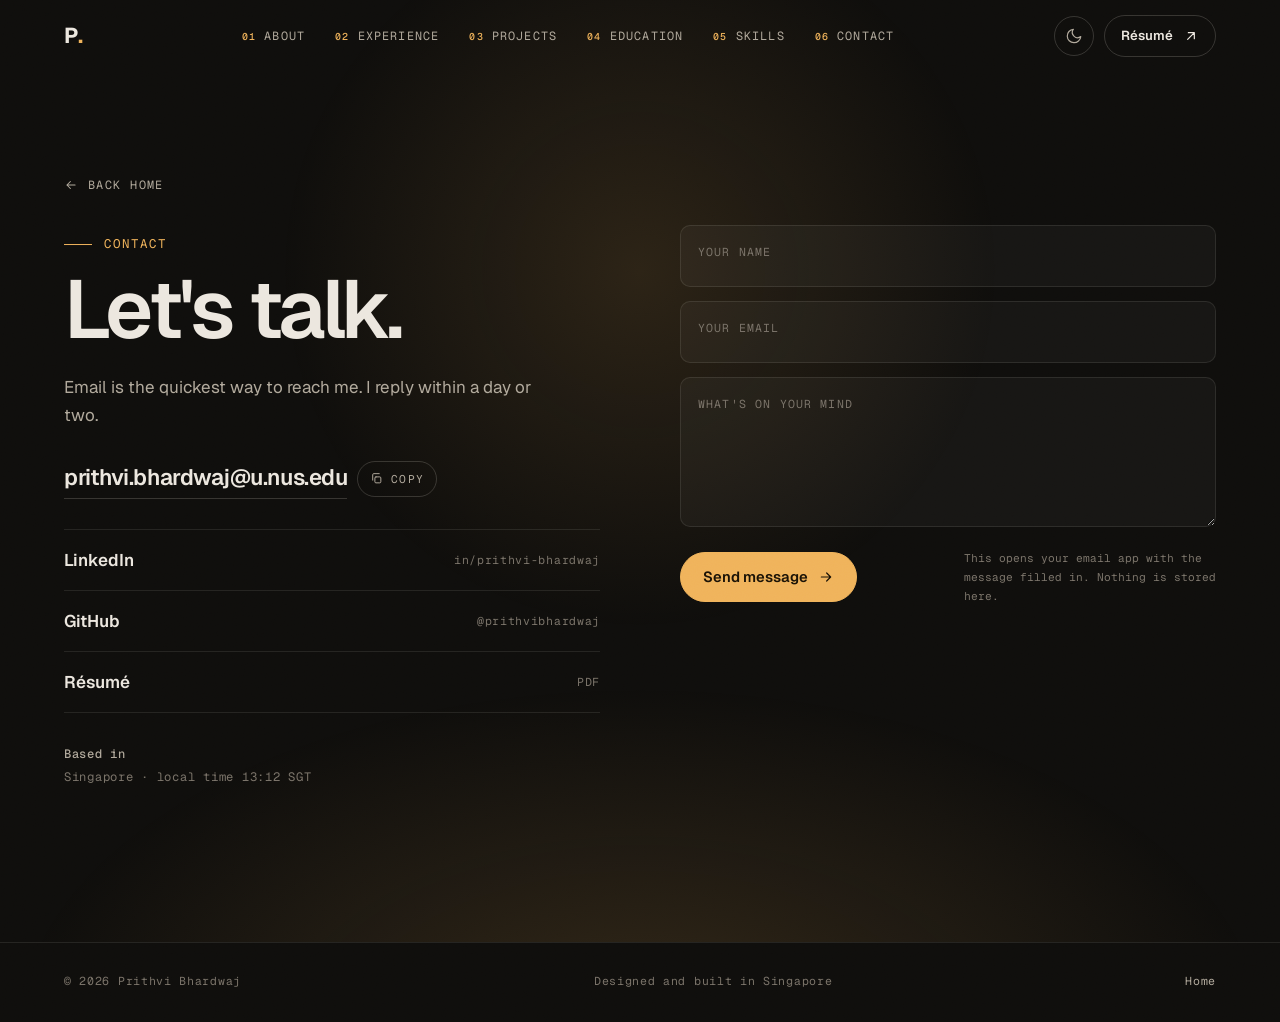
==== contact/index.html @ ce334a20 "feat: personal portfolio site Single-page portfolio with a standalone contact page: hero, about, exp" ====
<!DOCTYPE html>
<html lang="en" class="no-js">
<head>
  <meta charset="utf-8">
  <meta name="viewport" content="width=device-width, initial-scale=1">
  <title>Contact — Prithvi Bhardwaj</title>
  <meta name="description" content="Get in touch with Prithvi Bhardwaj: email, LinkedIn, GitHub, or a short message.">
  <meta name="theme-color" content="#0f0e0c">
  <link rel="icon" href="data:image/svg+xml,%3Csvg xmlns='http://www.w3.org/2000/svg' viewBox='0 0 64 64'%3E%3Crect width='64' height='64' rx='14' fill='%230f0e0c'/%3E%3Ctext x='32' y='45' text-anchor='middle' font-family='Georgia,serif' font-style='italic' font-size='40' fill='%23f0b35b'%3EP%3C/text%3E%3C/svg%3E">
  <script>
    try { var t = localStorage.getItem('theme'); if (t) document.documentElement.setAttribute('data-theme', t); } catch (e) {}
    document.documentElement.classList.remove('no-js');
  </script>
  <link rel="preconnect" href="https://fonts.googleapis.com">
  <link rel="preconnect" href="https://fonts.gstatic.com" crossorigin>
  <link href="https://fonts.googleapis.com/css2?family=Geist:wght@400;500;600;700&family=Geist+Mono:wght@400;500&display=swap" rel="stylesheet">
  <link rel="stylesheet" href="../assets/css/styles.css">
</head>
<body>
  <div class="grain" aria-hidden="true"></div>
  <div class="spotlight" aria-hidden="true"></div>
  <div class="cursor-dot" aria-hidden="true"></div>
  <div class="cursor-ring" aria-hidden="true"><span>View</span></div>

  <header class="nav is-scrolled" id="nav">
    <div class="wrap">
      <a class="logo" href="../" aria-label="Prithvi Bhardwaj, home">P<i>.</i></a>
      <nav class="nav-links" aria-label="Primary">
        <a class="nav-link" href="../#about"><b>01</b>About</a>
        <a class="nav-link" href="../#experience"><b>02</b>Experience</a>
        <a class="nav-link" href="../#projects"><b>03</b>Projects</a>
        <a class="nav-link" href="../#education"><b>04</b>Education</a>
        <a class="nav-link" href="../#skills"><b>05</b>Skills</a>
        <a class="nav-link is-active" href="./"><b>06</b>Contact</a>
      </nav>
      <div class="nav-actions">
        <button class="icon-btn theme-toggle" type="button" aria-label="Toggle light and dark theme">
          <svg class="moon" viewBox="0 0 24 24" fill="none" stroke="currentColor" stroke-width="1.6" stroke-linecap="round" stroke-linejoin="round"><path d="M21 12.79A9 9 0 1 1 11.21 3 7 7 0 0 0 21 12.79z"/></svg>
          <svg class="sun" viewBox="0 0 24 24" fill="none" stroke="currentColor" stroke-width="1.6" stroke-linecap="round" stroke-linejoin="round"><circle cx="12" cy="12" r="4"/><path d="M12 2v2M12 20v2M4.93 4.93l1.41 1.41M17.66 17.66l1.41 1.41M2 12h2M20 12h2M4.93 19.07l1.41-1.41M17.66 6.34l1.41-1.41"/></svg>
        </button>
        <a class="btn btn-sm" href="../assets/Prithvi_Bhardwaj_Resume.pdf" target="_blank" rel="noopener" data-magnetic>
          <span class="btn-bg"></span><span>Résumé</span>
          <svg viewBox="0 0 24 24" fill="none" stroke="currentColor" stroke-width="1.8" stroke-linecap="round" stroke-linejoin="round"><path d="M7 17 17 7M8 7h9v9"/></svg>
        </a>
        <button class="icon-btn menu-btn" type="button" aria-label="Open menu" aria-expanded="false" aria-controls="mobile-menu"><span></span><span></span></button>
      </div>
    </div>
  </header>

  <div class="mobile-menu" id="mobile-menu">
    <nav class="mobile-links" aria-label="Mobile">
      <a href="../#about"><b>01</b>About</a>
      <a href="../#experience"><b>02</b>Experience</a>
      <a href="../#projects"><b>03</b>Projects</a>
      <a href="../#education"><b>04</b>Education</a>
      <a href="../#skills"><b>05</b>Skills</a>
      <a href="./"><b>06</b>Contact</a>
    </nav>
    <div class="mobile-foot">
      <a href="https://github.com/prithvibhardwaj" target="_blank" rel="noopener">GitHub</a>
      <a href="https://www.linkedin.com/in/prithvi-bhardwaj" target="_blank" rel="noopener">LinkedIn</a>
      <a href="mailto:prithvi.bhardwaj@u.nus.edu">Email</a>
    </div>
  </div>

  <main id="top">
    <section class="section contact page-top" id="contact">
      <div class="contact-bg" aria-hidden="true"></div>
      <div class="wrap">
        <a class="back-link" href="../">
          <svg viewBox="0 0 24 24" fill="none" stroke="currentColor" stroke-width="1.8" stroke-linecap="round" stroke-linejoin="round"><path d="M19 12H5M11 18l-6-6 6-6"/></svg>
          Back home
        </a>
        <div class="contact-grid">
          <div data-reveal>
            <span class="eyebrow">Contact</span>
            <h1 class="contact-title">Let's talk.</h1>
            <p class="contact-lead">Email is the quickest way to reach me. I reply within a day or two.</p>
            <div class="email-row">
              <a class="email-link" href="mailto:prithvi.bhardwaj@u.nus.edu">prithvi.bhardwaj@u.nus.edu</a>
              <button class="copy-btn" type="button" data-copy="prithvi.bhardwaj@u.nus.edu">
                <svg viewBox="0 0 24 24" fill="none" stroke="currentColor" stroke-width="1.8" stroke-linecap="round" stroke-linejoin="round"><rect x="9" y="9" width="11" height="11" rx="2"/><path d="M5 15V5a2 2 0 0 1 2-2h10"/></svg>
                <span>Copy</span>
              </button>
            </div>
            <div class="contact-socials">
              <a href="https://www.linkedin.com/in/prithvi-bhardwaj" target="_blank" rel="noopener">LinkedIn <span>in/prithvi-bhardwaj</span></a>
              <a href="https://github.com/prithvibhardwaj" target="_blank" rel="noopener">GitHub <span>@prithvibhardwaj</span></a>
              <a href="../assets/Prithvi_Bhardwaj_Resume.pdf" target="_blank" rel="noopener">Résumé <span>PDF</span></a>
            </div>
            <div class="meta-block" style="margin-top: 30px;">
              <strong>Based in</strong>
              Singapore · local time <span data-clock>--:-- SGT</span>
            </div>
          </div>

          <form class="form" data-reveal data-reveal-delay="0.15" novalidate>
            <div class="field">
              <input id="f-name" name="name" type="text" placeholder=" " autocomplete="name" required>
              <label for="f-name">Your name</label>
            </div>
            <div class="field">
              <input id="f-email" name="email" type="email" placeholder=" " autocomplete="email" required>
              <label for="f-email">Your email</label>
            </div>
            <div class="field">
              <textarea id="f-msg" name="message" placeholder=" " required></textarea>
              <label for="f-msg">What's on your mind</label>
            </div>
            <div class="form-row">
              <button class="btn btn-primary" type="submit" data-magnetic>
                <span class="btn-bg"></span><span>Send message</span>
                <svg viewBox="0 0 24 24" fill="none" stroke="currentColor" stroke-width="1.8" stroke-linecap="round" stroke-linejoin="round"><path d="M5 12h14M13 6l6 6-6 6"/></svg>
              </button>
              <p class="form-note">This opens your email app with the message filled in. Nothing is stored here.</p>
            </div>
            <p class="form-status" role="status" aria-live="polite"></p>
          </form>
        </div>
      </div>
    </section>
  </main>

  <footer class="footer">
    <div class="wrap">
      <span>© <span data-year>2026</span> Prithvi Bhardwaj</span>
      <span>Designed and built in Singapore</span>
      <a class="top" href="../">Home</a>
    </div>
  </footer>

  <script src="../assets/vendor/gsap.min.js"></script>
  <script src="../assets/vendor/ScrollTrigger.min.js"></script>
  <script src="../assets/vendor/lenis.min.js"></script>
  <script src="../assets/vendor/vanilla-tilt.min.js"></script>
  <script src="../assets/js/main.js"></script>
</body>
</html>
---- assets/css/styles.css ----
/* ==========================================================================
   Prithvi Bhardwaj — personal site
   Design: warm ink, amber accent, one neutral grotesk + mono for labels
   ========================================================================== */

:root {
  --bg: #0f0e0c;
  --bg-2: #15130f;
  --bg-3: #1c1913;
  --surface: rgba(255, 250, 240, 0.035);
  --surface-2: rgba(255, 250, 240, 0.07);
  --line: rgba(236, 231, 223, 0.10);
  --line-2: rgba(236, 231, 223, 0.18);
  --ink: #ece7df;
  --ink-2: #b1a99c;
  --ink-3: #7a7369;
  --accent: #f0b35b;
  --accent-2: #d98f3a;
  --accent-ink: #1a1206;
  --glow: rgba(240, 179, 91, 0.13);
  --ok: #5fd38a;
  --shadow: 0 30px 60px -20px rgba(0, 0, 0, 0.6);

  --font-display: "Geist", "Segoe UI", system-ui, -apple-system, sans-serif;
  --font-body: "Geist", "Segoe UI", system-ui, -apple-system, sans-serif;
  --font-mono: "Geist Mono", "JetBrains Mono", "Cascadia Code", ui-monospace, monospace;

  --ease-out: cubic-bezier(0.16, 1, 0.3, 1);
  --ease-in-out: cubic-bezier(0.65, 0, 0.35, 1);

  --radius: 18px;
  --radius-sm: 10px;
  --max: 1180px;
  --gutter: clamp(20px, 5vw, 72px);
  --nav-h: 72px;

  color-scheme: dark;
}

[data-theme="light"] {
  --bg: #f5f0e8;
  --bg-2: #efe8dc;
  --bg-3: #e7dfd1;
  --surface: rgba(23, 20, 15, 0.035);
  --surface-2: rgba(23, 20, 15, 0.07);
  --line: rgba(23, 20, 15, 0.10);
  --line-2: rgba(23, 20, 15, 0.20);
  --ink: #17140f;
  --ink-2: #5d564c;
  --ink-3: #8f877b;
  --accent: #b4701a;
  --accent-2: #8f5810;
  --accent-ink: #fff7e8;
  --glow: rgba(180, 112, 26, 0.12);
  --ok: #2f9d5c;
  --shadow: 0 30px 60px -24px rgba(60, 40, 10, 0.35);
  color-scheme: light;
}

/* ---------- Reset ---------- */
*, *::before, *::after { box-sizing: border-box; }
html { scroll-behavior: auto; -webkit-text-size-adjust: 100%; }
body {
  margin: 0;
  background: var(--bg);
  color: var(--ink);
  font-family: var(--font-body);
  font-size: 1.0625rem;
  line-height: 1.65;
  -webkit-font-smoothing: antialiased;
  -moz-osx-font-smoothing: grayscale;
  overflow-x: hidden;
  transition: background-color 0.5s var(--ease-out), color 0.5s var(--ease-out);
}
img, svg, canvas { display: block; max-width: 100%; }
a { color: inherit; text-decoration: none; }
button { font: inherit; color: inherit; background: none; border: 0; cursor: pointer; }
ul { list-style: none; margin: 0; padding: 0; }
h1, h2, h3, h4, p { margin: 0; }
::selection { background: var(--accent); color: var(--accent-ink); }

:focus-visible { outline: 2px solid var(--accent); outline-offset: 4px; border-radius: 4px; }
:focus:not(:focus-visible) { outline: none; }

.skip-link {
  position: absolute; left: 16px; top: -60px; z-index: 1000;
  padding: 10px 16px; background: var(--accent); color: var(--accent-ink);
  font-family: var(--font-mono); font-size: 0.8rem; border-radius: 999px;
  transition: top 0.2s;
}
.skip-link:focus { top: 16px; }

.sr-only {
  position: absolute; width: 1px; height: 1px; padding: 0; margin: -1px;
  overflow: hidden; clip: rect(0, 0, 0, 0); white-space: nowrap; border: 0;
}

/* ---------- Atmosphere layers ---------- */
.grain {
  position: fixed; inset: -50%; z-index: 9990; pointer-events: none;
  width: 200%; height: 200%; opacity: 0.055;
  background-image: url("data:image/svg+xml,%3Csvg xmlns='http://www.w3.org/2000/svg' width='300' height='300'%3E%3Cfilter id='n'%3E%3CfeTurbulence type='fractalNoise' baseFrequency='0.9' numOctaves='3' stitchTiles='stitch'/%3E%3C/filter%3E%3Crect width='100%25' height='100%25' filter='url(%23n)'/%3E%3C/svg%3E");
  animation: grain 0.9s steps(4) infinite;
  mix-blend-mode: overlay;
}
[data-theme="light"] .grain { opacity: 0.09; mix-blend-mode: multiply; }
@keyframes grain {
  0% { transform: translate(0, 0); }
  25% { transform: translate(-3%, 2%); }
  50% { transform: translate(2%, -4%); }
  75% { transform: translate(-1%, 3%); }
  100% { transform: translate(3%, -1%); }
}

.spotlight {
  position: fixed; inset: 0; z-index: 0; pointer-events: none;
  background: radial-gradient(600px circle at var(--mx, 50%) var(--my, 30%), var(--glow), transparent 60%);
}

.progress {
  position: fixed; left: 0; top: 0; height: 2px; width: 100%;
  z-index: 9995; pointer-events: none;
  background: var(--accent); transform-origin: 0 50%; transform: scaleX(0);
}

/* ---------- Custom cursor ---------- */
.cursor-dot, .cursor-ring {
  position: fixed; left: 0; top: 0; z-index: 9999; pointer-events: none;
  border-radius: 50%; transform: translate(-50%, -50%);
  opacity: 0;
}
.cursor-dot { width: 6px; height: 6px; background: var(--accent); }
.cursor-ring {
  width: 34px; height: 34px; border: 1px solid var(--accent);
  display: grid; place-items: center;
  font-family: var(--font-mono); font-size: 0.62rem; letter-spacing: 0.12em; text-transform: uppercase;
  color: var(--accent-ink); background: transparent;
  transition: width 0.35s var(--ease-out), height 0.35s var(--ease-out), background-color 0.3s, border-color 0.3s;
}
.cursor-ring span { opacity: 0; transition: opacity 0.2s; }
body.cursor-hover .cursor-ring { width: 56px; height: 56px; background: var(--glow); }
body.cursor-label .cursor-ring { width: 84px; height: 84px; background: var(--accent); border-color: var(--accent); }
body.cursor-label .cursor-ring span { opacity: 1; }
body.has-cursor, body.has-cursor a, body.has-cursor button, body.has-cursor [data-tilt] { cursor: none; }
body.has-cursor input, body.has-cursor textarea { cursor: text; }
@media (hover: none), (pointer: coarse) { .cursor-dot, .cursor-ring { display: none; } }

/* ---------- Layout ---------- */
.wrap { width: min(var(--max), 100% - var(--gutter) * 2); margin-inline: auto; }
main { position: relative; z-index: 1; }
.section { padding-block: clamp(88px, 12vw, 168px); position: relative; }
.section + .section { border-top: 1px solid var(--line); }

.section-head {
  display: grid; gap: 18px; margin-bottom: clamp(40px, 6vw, 72px);
  grid-template-columns: 1fr; align-items: end;
}
@media (min-width: 900px) {
  .section-head { grid-template-columns: 1.2fr 1fr; gap: 40px; }
}
.eyebrow {
  font-family: var(--font-mono); font-size: 0.78rem; letter-spacing: 0.16em; text-transform: uppercase;
  color: var(--accent); display: inline-flex; align-items: center; gap: 12px;
}
.eyebrow::before { content: ""; width: 28px; height: 1px; background: var(--accent); }
.h2 {
  font-family: var(--font-display); font-weight: 600;
  font-size: clamp(2.1rem, 4.6vw, 3.8rem); line-height: 1.05; letter-spacing: -0.035em;
  margin-top: 14px;
}
.h2 em { font-style: normal; }
.lead { color: var(--ink-2); font-size: 1.08rem; max-width: 46ch; }

/* ---------- Nav ---------- */
.nav {
  position: fixed; top: 0; left: 0; right: 0; z-index: 100; height: var(--nav-h);
  display: flex; align-items: center;
  transition: background-color 0.4s, border-color 0.4s, transform 0.5s var(--ease-out);
  border-bottom: 1px solid transparent;
}
.nav.is-scrolled {
  background: color-mix(in srgb, var(--bg) 72%, transparent);
  backdrop-filter: blur(16px) saturate(140%);
  -webkit-backdrop-filter: blur(16px) saturate(140%);
  border-bottom-color: var(--line);
}
.nav.is-hidden { transform: translateY(-100%); }
.nav .wrap { display: flex; align-items: center; justify-content: space-between; gap: 24px; }
.logo {
  font-family: var(--font-display); font-size: 1.35rem; font-weight: 700; letter-spacing: -0.04em;
  display: inline-flex; align-items: baseline;
}
.logo i { font-style: normal; color: var(--accent); }
.nav-links { display: none; align-items: center; gap: 30px; }
@media (min-width: 900px) { .nav-links { display: flex; } }
.nav-link {
  font-family: var(--font-mono); font-size: 0.74rem; letter-spacing: 0.1em; text-transform: uppercase;
  color: var(--ink-2); display: inline-flex; gap: 8px; align-items: baseline; position: relative;
  transition: color 0.3s;
}
.nav-link b { font-weight: 500; color: var(--accent); font-size: 0.62rem; }
.nav-link::after {
  content: ""; position: absolute; left: 0; right: 0; bottom: -6px; height: 1px;
  background: var(--accent); transform: scaleX(0); transform-origin: left; transition: transform 0.4s var(--ease-out);
}
.nav-link:hover, .nav-link.is-active { color: var(--ink); }
.nav-link.is-active::after { transform: scaleX(1); }
.nav-actions { display: flex; align-items: center; gap: 10px; }

.btn {
  display: inline-flex; align-items: center; gap: 10px; white-space: nowrap;
  padding: 12px 22px; border-radius: 999px; font-weight: 600; font-size: 0.92rem;
  border: 1px solid var(--line-2); position: relative; overflow: hidden;
  transition: color 0.35s, border-color 0.35s, transform 0.35s var(--ease-out), background-color 0.35s;
  will-change: transform;
}
.btn .btn-bg {
  position: absolute; inset: 0; background: var(--accent);
  transform: translateY(101%); transition: transform 0.45s var(--ease-out); border-radius: inherit;
}
.btn > span:not(.btn-bg), .btn > svg { position: relative; z-index: 1; }
.btn:hover { border-color: var(--accent); color: var(--accent-ink); }
.btn:hover .btn-bg { transform: translateY(0); }
.btn-primary { background: var(--accent); color: var(--accent-ink); border-color: var(--accent); }
.btn-primary .btn-bg { background: var(--ink); }
.btn-primary:hover { color: var(--bg); }
.btn-sm { padding: 9px 16px; font-size: 0.82rem; }
.btn svg { width: 16px; height: 16px; }

.icon-btn {
  width: 40px; height: 40px; border-radius: 50%; display: grid; place-items: center;
  border: 1px solid var(--line-2); color: var(--ink-2); transition: color 0.3s, border-color 0.3s, transform 0.3s var(--ease-out);
}
.icon-btn:hover { color: var(--accent); border-color: var(--accent); transform: rotate(-12deg); }
.icon-btn svg { width: 18px; height: 18px; }
.theme-toggle .sun, [data-theme="light"] .theme-toggle .moon { display: none; }
[data-theme="light"] .theme-toggle .sun { display: block; }

.menu-btn { display: grid; }
@media (min-width: 900px) { .menu-btn { display: none; } }
.menu-btn span { display: block; width: 18px; height: 1.5px; background: currentColor; margin: 2.5px 0; transition: transform 0.3s var(--ease-out), opacity 0.3s; }
body.menu-open .menu-btn span:nth-child(1) { transform: translateY(3.25px) rotate(45deg); }
body.menu-open .menu-btn span:nth-child(2) { transform: translateY(-3.25px) rotate(-45deg); }

.mobile-menu {
  position: fixed; inset: 0; z-index: 90; background: var(--bg);
  display: grid; align-content: center; padding: var(--gutter);
  clip-path: circle(0% at calc(100% - 44px) 36px);
  transition: clip-path 0.7s var(--ease-in-out);
  visibility: hidden;
}
body.menu-open .mobile-menu { clip-path: circle(150% at calc(100% - 44px) 36px); visibility: visible; }
.mobile-menu .mobile-links a {
  font-family: var(--font-display); font-weight: 600; letter-spacing: -0.03em;
  font-size: clamp(2.2rem, 9vw, 3.6rem); line-height: 1.15;
  display: flex; gap: 18px; align-items: baseline; padding: 6px 0;
  transform: translateY(20px); opacity: 0; transition: transform 0.6s var(--ease-out), opacity 0.6s;
}
.mobile-menu .mobile-links a b { font-family: var(--font-mono); font-size: 0.8rem; color: var(--accent); font-weight: 500; letter-spacing: 0; }
body.menu-open .mobile-menu .mobile-links a { transform: none; opacity: 1; }
body.menu-open .mobile-links a:nth-child(1) { transition-delay: 0.25s; }
body.menu-open .mobile-links a:nth-child(2) { transition-delay: 0.31s; }
body.menu-open .mobile-links a:nth-child(3) { transition-delay: 0.37s; }
body.menu-open .mobile-links a:nth-child(4) { transition-delay: 0.43s; }
body.menu-open .mobile-links a:nth-child(5) { transition-delay: 0.49s; }
body.menu-open .mobile-links a:nth-child(6) { transition-delay: 0.55s; }
.mobile-menu .mobile-foot { margin-top: 32px; font-family: var(--font-mono); font-size: 0.78rem; color: var(--ink-3); display: flex; gap: 20px; flex-wrap: wrap; }
.mobile-menu .mobile-foot a { color: var(--ink-2); }
body.menu-open { overflow: hidden; }

/* ---------- Hero ---------- */
.hero {
  position: relative; min-height: 100svh; display: grid; align-items: end;
  padding-top: calc(var(--nav-h) + 40px); padding-bottom: 40px; overflow: hidden;
}
.hero-canvas { position: absolute; inset: 0; width: 100%; height: 100%; z-index: 0; opacity: 0.9; }
.hero-fade { position: absolute; inset: 0; z-index: 1; pointer-events: none;
  background: linear-gradient(to bottom, transparent 40%, var(--bg) 100%),
              radial-gradient(1200px 600px at 20% 100%, color-mix(in srgb, var(--bg) 60%, transparent), transparent);
}
.hero .wrap { position: relative; z-index: 2; display: grid; gap: 40px; }

.hero-status {
  display: inline-flex; align-items: center; gap: 10px; width: fit-content;
  font-family: var(--font-mono); font-size: 0.74rem; letter-spacing: 0.08em; color: var(--ink-2);
  padding: 8px 14px 8px 10px; border: 1px solid var(--line); border-radius: 999px;
  background: color-mix(in srgb, var(--bg) 50%, transparent); backdrop-filter: blur(8px);
}
.hero-status .dot { width: 8px; height: 8px; border-radius: 50%; background: var(--ok); animation: pulse 2.2s infinite; }
@keyframes pulse { 0% { box-shadow: 0 0 0 0 rgba(95, 211, 138, 0.55); } 70% { box-shadow: 0 0 0 10px rgba(95, 211, 138, 0); } 100% { box-shadow: 0 0 0 0 rgba(95, 211, 138, 0); } }

.hero-title {
  font-family: var(--font-display); font-weight: 600; letter-spacing: -0.045em;
  font-size: clamp(3rem, 10vw, 8.6rem); line-height: 0.96;
  display: flex; flex-wrap: wrap; column-gap: 0.22em;
}
.hero-title .word { display: inline-block; overflow: hidden; padding: 0 0.06em 0.06em; margin: 0 -0.06em -0.06em; }
.hero-title .char { display: inline-block; transform: translateY(110%); will-change: transform; }

.hero-grid { display: grid; gap: 32px; align-items: end; }
@media (min-width: 900px) { .hero-grid { grid-template-columns: 1.3fr 1fr; gap: 60px; } }

.hero-role {
  font-family: var(--font-display); font-weight: 500; letter-spacing: -0.02em;
  font-size: clamp(1.25rem, 2.1vw, 1.65rem); line-height: 1.3; color: var(--ink);
  display: flex; flex-wrap: wrap; gap: 0 0.3em; align-items: baseline;
}
.rotator { position: relative; display: inline-grid; justify-items: start; color: var(--accent); height: 1.3em; overflow: hidden; vertical-align: bottom; transition: width 0.7s var(--ease-out); }
.rotator span { grid-area: 1 / 1; white-space: nowrap; transform: translateY(110%); opacity: 0; transition: transform 0.7s var(--ease-out), opacity 0.5s; }
.rotator span.is-in { transform: none; opacity: 1; }
.rotator span.is-out { transform: translateY(-110%); opacity: 0; }
.hero-sub { color: var(--ink-2); max-width: 52ch; margin-top: 18px; font-size: 1.05rem; }
.hero-sub a { color: var(--ink); border-bottom: 1px solid var(--line-2); transition: border-color 0.3s, color 0.3s; }
.hero-sub a:hover { color: var(--accent); border-color: var(--accent); }
.hero-ctas { display: flex; gap: 12px; flex-wrap: wrap; margin-top: 28px; }

.hero-meta { display: grid; gap: 22px; justify-items: start; }
@media (min-width: 900px) { .hero-meta { justify-items: end; text-align: right; } }
.meta-block { font-family: var(--font-mono); font-size: 0.76rem; letter-spacing: 0.06em; color: var(--ink-3); line-height: 1.9; }
.meta-block strong { color: var(--ink-2); font-weight: 500; display: block; }
.socials { display: flex; gap: 8px; }
.socials a { width: 42px; height: 42px; border-radius: 50%; border: 1px solid var(--line); display: grid; place-items: center; color: var(--ink-2); transition: color 0.3s, border-color 0.3s, transform 0.3s var(--ease-out), background-color 0.3s; }
.socials a:hover { color: var(--accent-ink); background: var(--accent); border-color: var(--accent); transform: translateY(-3px); }
.socials svg { width: 17px; height: 17px; }

.hero-bottom { display: flex; justify-content: space-between; align-items: center; gap: 20px; border-top: 1px solid var(--line); padding-top: 22px; flex-wrap: wrap; }
.scroll-hint { display: inline-flex; align-items: center; gap: 14px; font-family: var(--font-mono); font-size: 0.72rem; letter-spacing: 0.16em; text-transform: uppercase; color: var(--ink-3); }
.scroll-hint .line { width: 60px; height: 1px; background: var(--line-2); position: relative; overflow: hidden; }
.scroll-hint .line::after { content: ""; position: absolute; inset: 0; background: var(--accent); transform: translateX(-100%); animation: scrollline 2.2s var(--ease-in-out) infinite; }
@keyframes scrollline { 0% { transform: translateX(-100%); } 50% { transform: translateX(0); } 100% { transform: translateX(100%); } }
.hero-bottom .mono { font-family: var(--font-mono); font-size: 0.72rem; letter-spacing: 0.08em; color: var(--ink-3); }
.hero-bottom .mono a { color: var(--ink-2); transition: color 0.3s; }
.hero-bottom .mono a:hover { color: var(--accent); }
.hero-fade-in { opacity: 0; transform: translateY(18px); }

/* ---------- Ticker ---------- */
.ticker { border-block: 1px solid var(--line); overflow: hidden; padding: 18px 0; background: var(--bg-2); position: relative; z-index: 1; }
.ticker-track { display: flex; width: max-content; animation: ticker 48s linear infinite; }
.ticker:hover .ticker-track { animation-play-state: paused; }
.ticker-track span { font-family: var(--font-mono); font-size: 0.8rem; letter-spacing: 0.14em; text-transform: uppercase; color: var(--ink-2); padding: 0 28px; display: inline-flex; align-items: center; gap: 28px; white-space: nowrap; }
.ticker-track span::after { content: "✦"; color: var(--accent); font-size: 0.7rem; }
@keyframes ticker { to { transform: translateX(-50%); } }

/* ---------- About ---------- */
.about-grid { display: grid; gap: 48px; align-items: start; }
@media (min-width: 900px) { .about-grid { grid-template-columns: 1.15fr 0.85fr; gap: 80px; } }
.about-copy p { color: var(--ink-2); margin-bottom: 1.3em; max-width: 58ch; }
.about-copy p:first-child { font-size: clamp(1.15rem, 1.6vw, 1.35rem); line-height: 1.5; color: var(--ink); font-weight: 500; letter-spacing: -0.01em; }
.about-copy strong { color: var(--ink); font-weight: 600; }
.about-facts { display: grid; grid-template-columns: repeat(3, 1fr); gap: 12px; margin-top: 12px; }
.fact { padding: 16px 18px; border: 1px solid var(--line); border-radius: var(--radius-sm); background: var(--surface); }
.fact b { display: block; font-family: var(--font-display); font-size: 1.9rem; line-height: 1; color: var(--accent); font-weight: 600; letter-spacing: -0.03em; }
.fact span { font-family: var(--font-mono); font-size: 0.68rem; letter-spacing: 0.08em; text-transform: uppercase; color: var(--ink-3); display: block; margin-top: 8px; line-height: 1.5; }
@media (max-width: 520px) { .about-facts { grid-template-columns: 1fr 1fr; } }

.portrait-wrap { position: relative; padding: 24px 24px 24px 0; }
.portrait {
  position: relative; border-radius: var(--radius); overflow: hidden; aspect-ratio: 4 / 5;
  background: var(--bg-3); transform-style: preserve-3d; box-shadow: var(--shadow);
}
.portrait img { width: 100%; height: 100%; object-fit: cover; object-position: center 20%; filter: saturate(0.82) contrast(1.05); transition: filter 0.6s, transform 0.8s var(--ease-out); transform: scale(1.02); }
.portrait:hover img { filter: saturate(1) contrast(1.02); transform: scale(1.06); }
.portrait::after { content: ""; position: absolute; inset: 0; background: linear-gradient(to top, color-mix(in srgb, var(--bg) 55%, transparent), transparent 55%); pointer-events: none; }
.portrait-frame { position: absolute; inset: 24px 24px 24px 0; border: 1px solid var(--accent); border-radius: var(--radius); transform: translate(14px, 14px); pointer-events: none; opacity: 0.6; }
.chip-float {
  position: absolute; z-index: 2; padding: 10px 14px; border-radius: 999px;
  background: color-mix(in srgb, var(--bg) 78%, transparent); backdrop-filter: blur(10px); border: 1px solid var(--line-2);
  font-family: var(--font-mono); font-size: 0.72rem; letter-spacing: 0.08em; color: var(--ink); white-space: nowrap;
  box-shadow: var(--shadow);
}
.chip-float.a { left: -12px; top: 40px; }
.chip-float.b { right: -6px; bottom: 90px; }
.chip-float.c { left: 24px; bottom: -6px; }
.chip-float i { color: var(--accent); font-style: normal; margin-right: 6px; }

/* ---------- Experience ---------- */
.xp-list { display: grid; gap: 6px; }
.xp {
  display: grid; gap: 8px 32px; padding: 26px; border-radius: var(--radius); position: relative;
  transition: background-color 0.4s, opacity 0.4s, box-shadow 0.4s;
}
@media (min-width: 720px) { .xp { grid-template-columns: 180px 1fr; } }
.xp::before { content: ""; position: absolute; inset: 0; border-radius: inherit; border: 1px solid var(--line); opacity: 0; transition: opacity 0.4s; pointer-events: none; }
.xp:hover { background: var(--surface); box-shadow: var(--shadow); }
.xp:hover::before { opacity: 1; }
.xp-list:hover .xp:not(:hover) { opacity: 0.45; }
.xp-date { font-family: var(--font-mono); font-size: 0.74rem; letter-spacing: 0.08em; text-transform: uppercase; color: var(--ink-3); padding-top: 6px; }
.xp-title { font-family: var(--font-display); font-size: 1.3rem; line-height: 1.25; font-weight: 600; letter-spacing: -0.02em; display: flex; flex-wrap: wrap; gap: 6px 10px; align-items: baseline; }
.xp-title .co { color: var(--ink-2); font-weight: 500; }
.xp-body { color: var(--ink-2); margin-top: 8px; font-size: 0.98rem; max-width: 70ch; }
.tags { display: flex; flex-wrap: wrap; gap: 8px; margin-top: 14px; }
.tag { font-family: var(--font-mono); font-size: 0.7rem; letter-spacing: 0.06em; padding: 5px 11px; border-radius: 999px; background: color-mix(in srgb, var(--accent) 12%, transparent); color: var(--accent); border: 1px solid color-mix(in srgb, var(--accent) 22%, transparent); }
.xp-more { margin-top: 36px; display: inline-flex; align-items: center; gap: 10px; font-weight: 600; color: var(--ink); transition: color 0.3s; }
.xp-more svg { width: 16px; height: 16px; transition: transform 0.4s var(--ease-out); }
.xp-more:hover svg { transform: translateX(6px); }
.xp-more:hover { color: var(--accent); }

/* ---------- Projects ---------- */
.proj-grid { display: grid; gap: 18px; grid-template-columns: repeat(6, 1fr); }
.proj { grid-column: span 6; }
@media (min-width: 720px) {
  .proj { grid-column: span 3; }
  .proj.wide { grid-column: span 6; }
}
@media (min-width: 1000px) {
  .proj { grid-column: span 2; }
  .proj.wide { grid-column: span 4; }
  .proj.half { grid-column: span 3; }
}
.proj {
  position: relative; border-radius: var(--radius); border: 1px solid var(--line); background: var(--surface);
  overflow: hidden; display: flex; flex-direction: column; min-height: 380px;
  transform-style: preserve-3d; transition: border-color 0.4s, box-shadow 0.4s;
}
.proj:hover { border-color: var(--line-2); box-shadow: var(--shadow); }
.proj-visual { position: relative; height: 210px; overflow: hidden; border-bottom: 1px solid var(--line); padding: 22px 22px 0; background:
  radial-gradient(500px 200px at 20% 0%, color-mix(in srgb, var(--accent) 14%, transparent), transparent),
  var(--bg-2);
}
.proj.wide .proj-visual { height: 260px; padding: 26px 34px 0; }

/* Browser-frame screenshot */
.shot {
  position: relative; height: 100%; border-radius: 12px 12px 0 0; overflow: hidden;
  border: 1px solid var(--line-2); border-bottom: 0; background: var(--bg-3);
  box-shadow: 0 24px 40px -24px rgba(0, 0, 0, 0.7);
  transition: transform 0.6s var(--ease-out);
}
.proj:hover .shot { transform: translateY(-6px); }
.shot-bar { height: 26px; display: flex; align-items: center; gap: 6px; padding: 0 10px; background: color-mix(in srgb, var(--bg) 55%, var(--bg-3)); border-bottom: 1px solid var(--line); }
.shot-bar i { width: 7px; height: 7px; border-radius: 50%; background: var(--line-2); }
.shot-bar span { margin-left: 8px; flex: 1; height: 13px; border-radius: 7px; background: var(--line); font: 500 8px/13px var(--font-mono); color: var(--ink-3); padding: 0 8px; letter-spacing: 0.04em; white-space: nowrap; overflow: hidden; }
.shot img { width: 100%; height: calc(100% - 26px); object-fit: cover; object-position: top center; display: block; }
.shot.light img { background: #fff; }

/* Map mock (OptiFleet) */
.map-mock { position: relative; height: calc(100% - 26px); overflow: hidden; background:
  repeating-linear-gradient(0deg, transparent 0 39px, var(--line) 39px 40px),
  repeating-linear-gradient(90deg, transparent 0 39px, var(--line) 39px 40px),
  color-mix(in srgb, var(--bg-3) 85%, var(--accent)); }
.map-mock svg { position: absolute; inset: 0; width: 100%; height: 100%; }
.map-mock .blk { fill: var(--ink-3); opacity: 0.12; }
.map-mock .road { stroke: var(--ink-3); opacity: 0.35; stroke-width: 2; }
.map-mock .rA { stroke: var(--accent); stroke-width: 3; fill: none; stroke-linejoin: round; stroke-linecap: round; }
.map-mock .rB, .map-mock .rC { stroke: var(--ink-2); stroke-width: 2; fill: none; stroke-dasharray: 5 5; opacity: 0.55; }
.map-mock .rC { opacity: 0.3; }
.map-mock .pin { fill: var(--accent); stroke: var(--bg); stroke-width: 2; }
.map-mock .truck { fill: var(--ink); stroke: var(--accent); stroke-width: 2; }
.map-panel { position: absolute; right: 12px; top: 12px; width: 46%; min-width: 150px; background: color-mix(in srgb, var(--bg) 88%, transparent); border: 1px solid var(--line-2); border-radius: 8px; padding: 6px 10px; font-family: var(--font-mono); font-size: 8.5px; letter-spacing: 0.02em; color: var(--ink-2); backdrop-filter: blur(6px); }
.map-panel div { display: grid; grid-template-columns: 1.4em 1fr auto; gap: 8px; align-items: center; padding: 4px 0; border-bottom: 1px solid var(--line); white-space: nowrap; }
.map-panel div:last-child { border-bottom: 0; }
.map-panel b { color: var(--ink); font-weight: 600; }
.map-panel .on { color: var(--accent); }

/* Phone mock (GoldLabel) */
.phone { width: 186px; height: 100%; margin: 0 auto; background: #fff; color: #17140f; border-radius: 24px 24px 0 0; border: 6px solid #1d1a15; border-bottom: 0; overflow: hidden; box-shadow: 0 24px 40px -22px rgba(0, 0, 0, 0.7); transition: transform 0.6s var(--ease-out); }
.proj:hover .phone { transform: translateY(-6px); }
.phone-top { height: 18px; display: grid; place-items: center; }
.phone-top i { width: 54px; height: 6px; border-radius: 3px; background: #1d1a15; }
.phone-head { padding: 4px 12px 8px; }
.phone-head b { display: block; font-size: 10.5px; font-weight: 700; letter-spacing: -0.01em; }
.phone-head span { display: block; font-family: var(--font-mono); font-size: 7.5px; color: #8a8377; letter-spacing: 0.04em; margin-top: 2px; }
.picto-grid { display: grid; grid-template-columns: repeat(3, 1fr); gap: 6px; padding: 0 10px; }
.picto-grid figure { margin: 0; text-align: center; }
.picto-grid img { width: 100%; aspect-ratio: 1; object-fit: contain; border: 1px solid #e6e0d6; border-radius: 6px; background: #fff; }
.picto-grid figcaption { font-size: 7px; font-weight: 600; margin-top: 3px; color: #17140f; letter-spacing: 0.01em; }
.proj-visual .ink { stroke: var(--ink-3); }
.proj-visual .acc { stroke: var(--accent); }
.proj-visual .accf { fill: var(--accent); }
.proj-visual .inkf { fill: var(--ink-3); }
.proj-visual .txt { fill: var(--ink-3); font-family: var(--font-mono); font-size: 10px; letter-spacing: 0.08em; }
.proj-visual .txt.acc-txt { fill: var(--accent); }
.proj-visual .dash { stroke-dasharray: 6 6; animation: dashmove 6s linear infinite; }
@keyframes dashmove { to { stroke-dashoffset: -120; } }
.proj-visual .floaty { animation: floaty 5s ease-in-out infinite; }
.proj-visual .floaty.d1 { animation-delay: -1.5s; }
.proj-visual .floaty.d2 { animation-delay: -3s; }
@keyframes floaty { 0%, 100% { transform: translateY(0); } 50% { transform: translateY(-6px); } }
.proj-visual .scan { animation: scan 3.4s var(--ease-in-out) infinite; }
@keyframes scan { 0%, 100% { transform: translateY(-40px); } 50% { transform: translateY(40px); } }
.proj-visual .draw { stroke-dasharray: 600; stroke-dashoffset: 600; transition: stroke-dashoffset 1.6s var(--ease-out); }
.proj:hover .proj-visual .draw, .proj.is-visible .proj-visual .draw { stroke-dashoffset: 0; }
.proj-visual .cell { animation: cellpulse 4s ease-in-out infinite; animation-delay: calc(var(--i, 0) * 0.06s); }
@keyframes cellpulse { 0%, 100% { opacity: 0.55; } 50% { opacity: 1; } }
.proj-body { padding: 22px 24px 24px; display: flex; flex-direction: column; flex: 1; }
.proj-top { display: flex; justify-content: space-between; align-items: baseline; gap: 12px; }
.proj-title { font-family: var(--font-display); font-size: 1.35rem; font-weight: 600; line-height: 1.2; letter-spacing: -0.025em; }
.proj-year { font-family: var(--font-mono); font-size: 0.7rem; color: var(--ink-3); letter-spacing: 0.08em; white-space: nowrap; }
.proj-desc { color: var(--ink-2); font-size: 0.95rem; margin-top: 10px; flex: 1; }
.proj-foot { display: flex; justify-content: space-between; align-items: flex-end; gap: 12px; margin-top: 16px; }
.proj-links { display: flex; gap: 6px; }
.proj-links a { width: 36px; height: 36px; border-radius: 50%; border: 1px solid var(--line-2); display: grid; place-items: center; color: var(--ink-2); transition: color 0.3s, border-color 0.3s, background-color 0.3s; }
.proj-links a:hover { color: var(--accent-ink); background: var(--accent); border-color: var(--accent); }
.proj-links svg { width: 15px; height: 15px; }
.proj-cover-link { position: absolute; inset: 0; z-index: 1; border-radius: inherit; }
.proj-cover-link:focus-visible { outline-offset: -4px; }
.proj-body { position: relative; z-index: 2; pointer-events: none; }
.proj-body a, .proj-body .tags { pointer-events: auto; }
.proj.cta { justify-content: center; align-items: flex-start; padding: 32px; min-height: 260px; background: linear-gradient(135deg, color-mix(in srgb, var(--accent) 14%, transparent), transparent 60%), var(--surface); }
.proj.cta .proj-title { font-size: 1.8rem; }
.proj.cta p { color: var(--ink-2); margin: 12px 0 22px; max-width: 34ch; }

/* ---------- Education ---------- */
.edu-grid { display: grid; gap: 18px; }
@media (min-width: 900px) { .edu-grid { grid-template-columns: 1.1fr 0.9fr; } }
.card { border: 1px solid var(--line); border-radius: var(--radius); background: var(--surface); padding: clamp(24px, 3vw, 36px); position: relative; overflow: hidden; }
.card-glow::before { content: ""; position: absolute; width: 420px; height: 420px; border-radius: 50%; right: -160px; top: -200px; background: radial-gradient(closest-side, color-mix(in srgb, var(--accent) 16%, transparent), transparent); pointer-events: none; }
.card > * { position: relative; }
.edu-school { font-family: var(--font-display); font-size: clamp(1.5rem, 2.6vw, 2rem); line-height: 1.15; font-weight: 600; letter-spacing: -0.03em; }
.edu-degree { color: var(--ink-2); margin-top: 8px; font-size: 1rem; }
.edu-meta { display: grid; grid-template-columns: repeat(auto-fit, minmax(170px, 1fr)); gap: 16px; margin-top: 26px; padding-top: 22px; border-top: 1px solid var(--line); }
.edu-meta div span { display: block; font-family: var(--font-mono); font-size: 0.68rem; letter-spacing: 0.12em; text-transform: uppercase; color: var(--ink-3); margin-bottom: 6px; }
.edu-meta div b { font-weight: 600; color: var(--ink); }
.coursework { margin-top: 24px; }
.label { display: block; font-family: var(--font-mono); font-size: 0.68rem; letter-spacing: 0.12em; text-transform: uppercase; color: var(--ink-3); margin-bottom: 10px; }
.chips { display: flex; flex-wrap: wrap; gap: 8px; }
.chip { font-size: 0.82rem; padding: 7px 13px; border-radius: 999px; border: 1px solid var(--line-2); color: var(--ink-2); transition: color 0.3s, border-color 0.3s, background-color 0.3s, transform 0.3s var(--ease-out); }
.chip:hover { color: var(--accent-ink); background: var(--accent); border-color: var(--accent); transform: translateY(-2px); }

.lead-list { display: grid; gap: 0; }
.lead-item { display: grid; grid-template-columns: 1fr auto; gap: 6px 16px; padding: 18px 0; border-bottom: 1px solid var(--line); transition: padding-left 0.4s var(--ease-out); }
.lead-item:last-child { border-bottom: 0; padding-bottom: 0; }
.lead-item:first-child { padding-top: 0; }
.lead-item:hover { padding-left: 10px; }
.lead-item h4 { font-family: var(--font-display); font-weight: 600; font-size: 1.05rem; letter-spacing: -0.015em; }
.lead-item h4 span { color: var(--ink-2); font-weight: 500; }
.lead-item .when { font-family: var(--font-mono); font-size: 0.7rem; color: var(--ink-3); letter-spacing: 0.08em; text-transform: uppercase; padding-top: 5px; }
.lead-item p { grid-column: 1 / -1; color: var(--ink-2); font-size: 0.92rem; }
.card h3.card-title { font-family: var(--font-mono); font-size: 0.72rem; letter-spacing: 0.14em; text-transform: uppercase; color: var(--accent); margin-bottom: 18px; }

/* ---------- Skills ---------- */
.skills-grid { display: grid; gap: 18px; }
@media (min-width: 720px) { .skills-grid { grid-template-columns: repeat(3, 1fr); } }
.skill-group h3 { font-family: var(--font-mono); font-size: 0.72rem; letter-spacing: 0.14em; text-transform: uppercase; color: var(--accent); margin-bottom: 16px; display: flex; align-items: center; gap: 10px; }
.skill-group h3::after { content: ""; flex: 1; height: 1px; background: var(--line); }

/* ---------- Contact ---------- */
.contact { position: relative; overflow: hidden; }
.contact-bg { position: absolute; inset: 0; pointer-events: none; background: radial-gradient(900px 500px at 50% 110%, color-mix(in srgb, var(--accent) 16%, transparent), transparent 70%); }
.contact-grid { display: grid; gap: 48px; position: relative; }
@media (min-width: 900px) { .contact-grid { grid-template-columns: 1fr 1fr; gap: 80px; align-items: start; } }
.contact-title { font-family: var(--font-display); font-weight: 600; font-size: clamp(2.6rem, 6.4vw, 5.2rem); line-height: 1; letter-spacing: -0.045em; margin-top: 14px; }
.contact-title em { font-style: normal; }
.contact-lead { color: var(--ink-2); margin-top: 22px; max-width: 44ch; }
.email-row { margin-top: 30px; display: flex; align-items: center; gap: 10px; flex-wrap: wrap; }
.email-link { font-family: var(--font-display); font-size: clamp(1.1rem, 2.1vw, 1.4rem); font-weight: 600; letter-spacing: -0.02em; border-bottom: 1px solid var(--line-2); padding-bottom: 2px; transition: color 0.3s, border-color 0.3s; word-break: break-all; }
.email-link:hover { color: var(--accent); border-color: var(--accent); }
.copy-btn { font-family: var(--font-mono); font-size: 0.7rem; letter-spacing: 0.1em; text-transform: uppercase; padding: 8px 12px; border: 1px solid var(--line-2); border-radius: 999px; color: var(--ink-2); display: inline-flex; gap: 8px; align-items: center; transition: color 0.3s, border-color 0.3s; }
.copy-btn:hover { color: var(--accent); border-color: var(--accent); }
.copy-btn svg { width: 13px; height: 13px; }
.copy-btn.is-copied { color: var(--ok); border-color: var(--ok); }
.contact-socials { margin-top: 30px; display: flex; flex-direction: column; border-top: 1px solid var(--line); }
.contact-socials a { display: flex; justify-content: space-between; align-items: center; padding: 16px 0; border-bottom: 1px solid var(--line); font-weight: 600; transition: padding-left 0.4s var(--ease-out), color 0.3s; }
.contact-socials a span { font-family: var(--font-mono); font-size: 0.72rem; color: var(--ink-3); font-weight: 400; letter-spacing: 0.06em; }
.contact-socials a:hover { padding-left: 10px; color: var(--accent); }

.form { display: grid; gap: 14px; }
.field { position: relative; }
.field input, .field textarea {
  width: 100%; padding: 24px 18px 10px; border-radius: var(--radius-sm); background: var(--surface); border: 1px solid var(--line);
  color: var(--ink); font: inherit; font-size: 0.98rem; transition: border-color 0.3s, background-color 0.3s; resize: vertical;
}
.field textarea { min-height: 150px; }
.field label { position: absolute; left: 18px; top: 17px; font-family: var(--font-mono); font-size: 0.72rem; letter-spacing: 0.1em; text-transform: uppercase; color: var(--ink-3); pointer-events: none; transition: transform 0.3s var(--ease-out), color 0.3s; transform-origin: left top; }
.field input:focus, .field textarea:focus { border-color: var(--accent); background: var(--surface-2); outline: none; }
.field input:focus + label, .field input:not(:placeholder-shown) + label,
.field textarea:focus + label, .field textarea:not(:placeholder-shown) + label { transform: translateY(-10px) scale(0.86); color: var(--accent); }
.form-row { display: flex; align-items: center; justify-content: space-between; gap: 16px; flex-wrap: wrap; }
.form-note { font-family: var(--font-mono); font-size: 0.7rem; color: var(--ink-3); line-height: 1.7; max-width: 36ch; }
.form-status { font-family: var(--font-mono); font-size: 0.74rem; color: var(--ok); min-height: 1.2em; }

/* ---------- Footer ---------- */
.footer { border-top: 1px solid var(--line); padding: 28px 0 32px; position: relative; z-index: 1; }
.footer .wrap { display: flex; justify-content: space-between; align-items: center; gap: 16px; flex-wrap: wrap; font-family: var(--font-mono); font-size: 0.72rem; letter-spacing: 0.06em; color: var(--ink-3); }
.footer a { color: var(--ink-2); transition: color 0.3s; }
.footer a:hover { color: var(--accent); }
.footer .top { display: inline-flex; align-items: center; gap: 8px; }
.footer .top svg { width: 14px; height: 14px; transition: transform 0.3s var(--ease-out); }
.footer .top:hover svg { transform: translateY(-3px); }

/* ---------- Reveal defaults (JS animates) ---------- */
[data-reveal], [data-reveal-group] > * { opacity: 0; transform: translateY(36px); will-change: transform, opacity; }
.is-revealed { opacity: 1 !important; transform: none !important; transition: opacity 0.9s var(--ease-out), transform 0.9s var(--ease-out); }
.no-js [data-reveal], .reduced-motion [data-reveal],
.no-js [data-reveal-group] > *, .reduced-motion [data-reveal-group] > * { opacity: 1; transform: none; }
.no-js .hero-title .char, .reduced-motion .hero-title .char { transform: none; }
.no-js .hero-fade-in, .reduced-motion .hero-fade-in { opacity: 1; transform: none; }

/* ---------- Standalone contact page ---------- */
.page-top { padding-top: calc(var(--nav-h) + clamp(40px, 8vw, 100px)); }
.back-link { display: inline-flex; align-items: center; gap: 10px; font-family: var(--font-mono); font-size: 0.74rem; letter-spacing: 0.12em; text-transform: uppercase; color: var(--ink-2); margin-bottom: 30px; transition: color 0.3s; }
.back-link svg { width: 14px; height: 14px; transition: transform 0.3s var(--ease-out); }
.back-link:hover { color: var(--accent); }
.back-link:hover svg { transform: translateX(-5px); }

/* ---------- Reduced motion ---------- */
@media (prefers-reduced-motion: reduce) {
  *, *::before, *::after { animation-duration: 0.01ms !important; animation-iteration-count: 1 !important; transition-duration: 0.01ms !important; }
  .grain, .ticker-track { animation: none; }
}
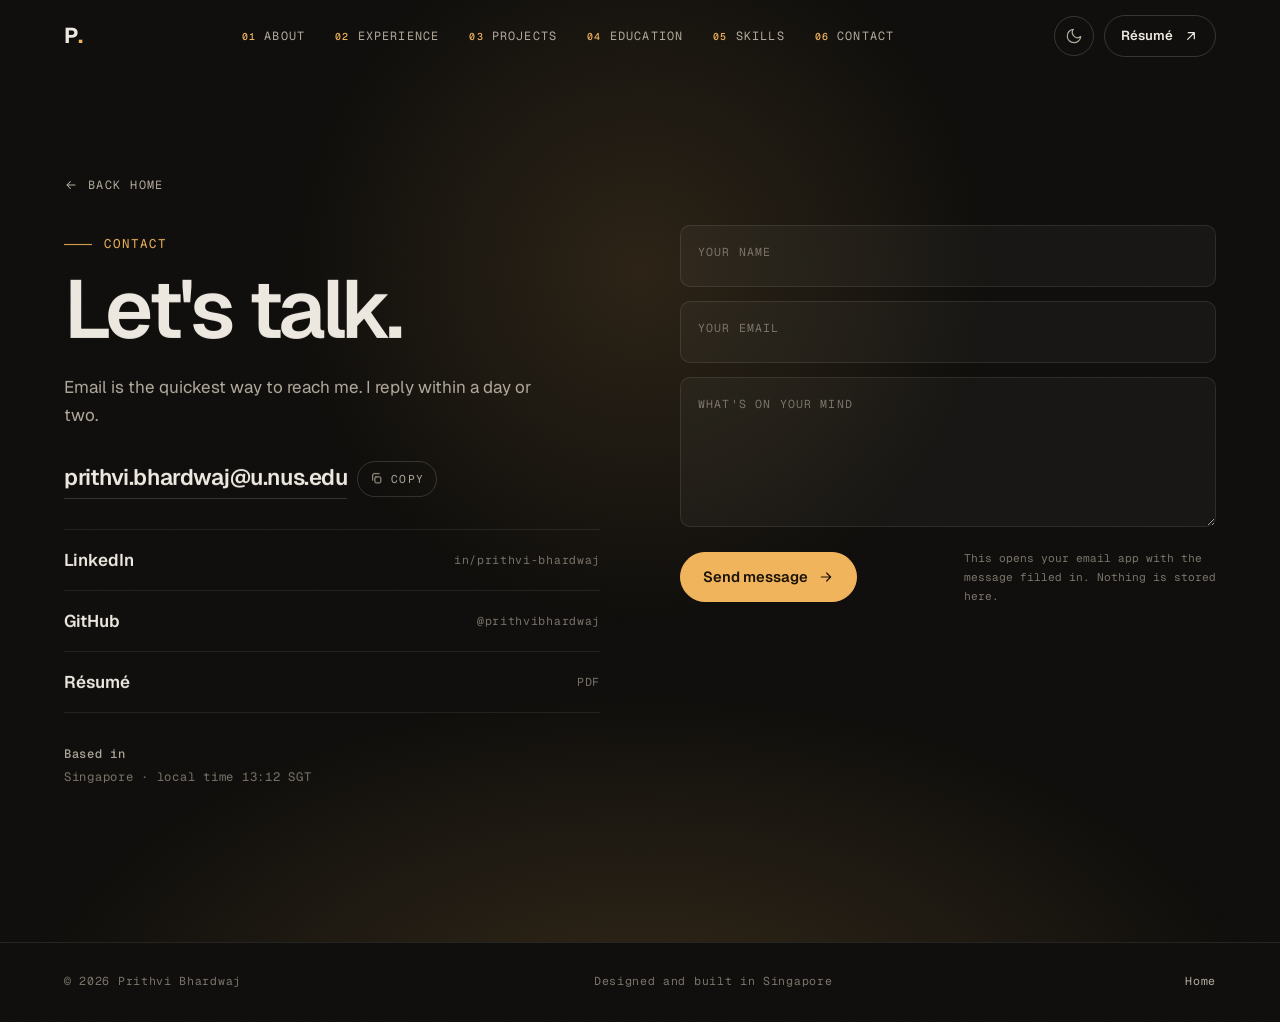
==== commit 318dd559: "chore: simplify tab title to Prithvi Bhardwaj Co-Authored-By: Claude Fable 5.1 <noreply@anthropic.co" ====
--- a/contact/index.html
+++ b/contact/index.html
@@ -3,7 +3,7 @@
 <head>
   <meta charset="utf-8">
   <meta name="viewport" content="width=device-width, initial-scale=1">
-  <title>Contact — Prithvi Bhardwaj</title>
+  <title>Prithvi Bhardwaj</title>
   <meta name="description" content="Get in touch with Prithvi Bhardwaj: email, LinkedIn, GitHub, or a short message.">
   <meta name="theme-color" content="#0f0e0c">
   <link rel="icon" href="data:image/svg+xml,%3Csvg xmlns='http://www.w3.org/2000/svg' viewBox='0 0 64 64'%3E%3Crect width='64' height='64' rx='14' fill='%230f0e0c'/%3E%3Ctext x='32' y='45' text-anchor='middle' font-family='Georgia,serif' font-style='italic' font-size='40' fill='%23f0b35b'%3EP%3C/text%3E%3C/svg%3E">
